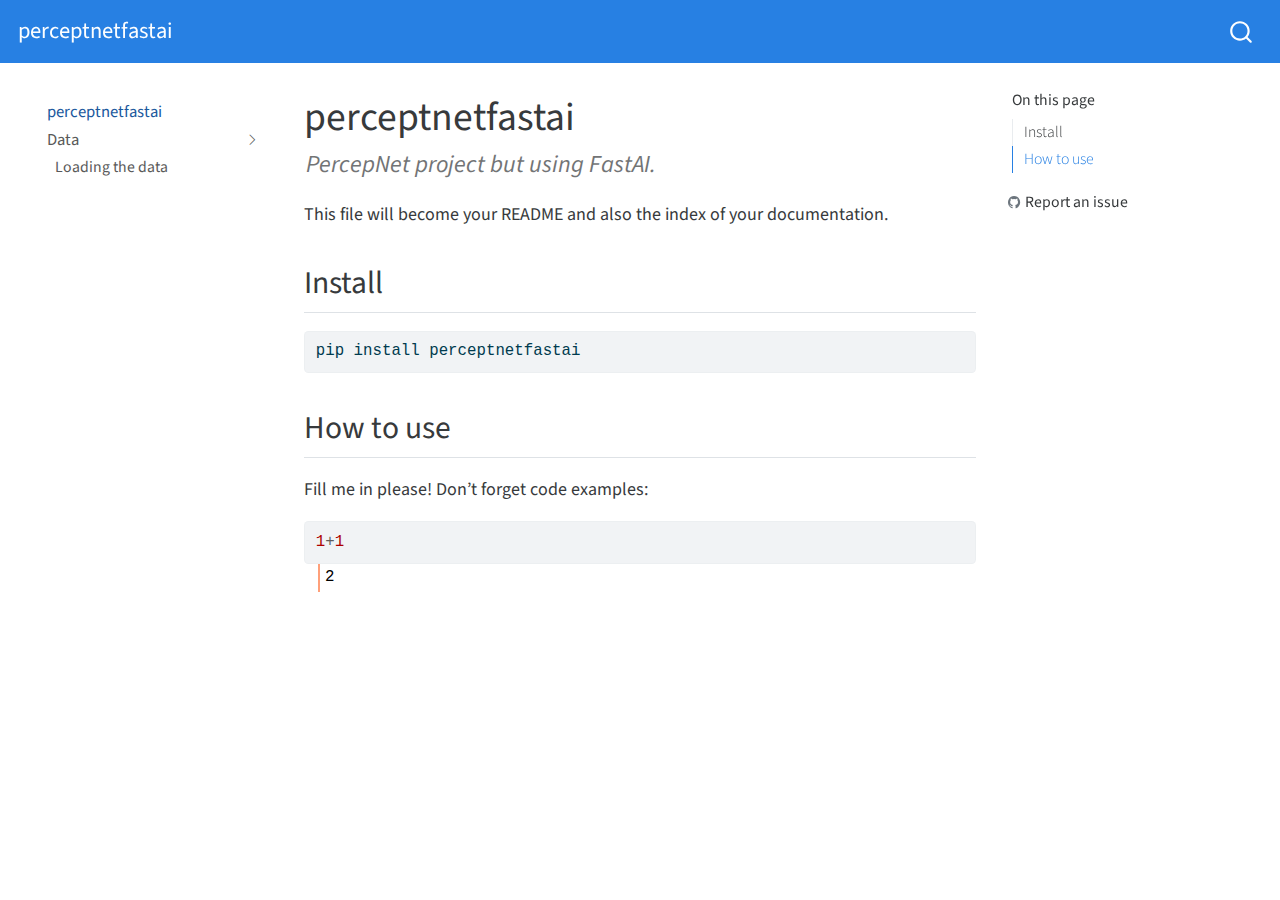
==== _docs/index.html @ f83107b8 ":sparkles: Loaded the data" ====
<!DOCTYPE html>
<html xmlns="http://www.w3.org/1999/xhtml" lang="en" xml:lang="en"><head>

<meta charset="utf-8">
<meta name="generator" content="quarto-1.1.189">

<meta name="viewport" content="width=device-width, initial-scale=1.0, user-scalable=yes">

<meta name="description" content="PercepNet project but using FastAI.">

<title>perceptnetfastai</title>
<style>
code{white-space: pre-wrap;}
span.smallcaps{font-variant: small-caps;}
div.columns{display: flex; gap: min(4vw, 1.5em);}
div.column{flex: auto; overflow-x: auto;}
div.hanging-indent{margin-left: 1.5em; text-indent: -1.5em;}
ul.task-list{list-style: none;}
ul.task-list li input[type="checkbox"] {
  width: 0.8em;
  margin: 0 0.8em 0.2em -1.6em;
  vertical-align: middle;
}
pre > code.sourceCode { white-space: pre; position: relative; }
pre > code.sourceCode > span { display: inline-block; line-height: 1.25; }
pre > code.sourceCode > span:empty { height: 1.2em; }
.sourceCode { overflow: visible; }
code.sourceCode > span { color: inherit; text-decoration: inherit; }
div.sourceCode { margin: 1em 0; }
pre.sourceCode { margin: 0; }
@media screen {
div.sourceCode { overflow: auto; }
}
@media print {
pre > code.sourceCode { white-space: pre-wrap; }
pre > code.sourceCode > span { text-indent: -5em; padding-left: 5em; }
}
pre.numberSource code
  { counter-reset: source-line 0; }
pre.numberSource code > span
  { position: relative; left: -4em; counter-increment: source-line; }
pre.numberSource code > span > a:first-child::before
  { content: counter(source-line);
    position: relative; left: -1em; text-align: right; vertical-align: baseline;
    border: none; display: inline-block;
    -webkit-touch-callout: none; -webkit-user-select: none;
    -khtml-user-select: none; -moz-user-select: none;
    -ms-user-select: none; user-select: none;
    padding: 0 4px; width: 4em;
    color: #aaaaaa;
  }
pre.numberSource { margin-left: 3em; border-left: 1px solid #aaaaaa;  padding-left: 4px; }
div.sourceCode
  {   }
@media screen {
pre > code.sourceCode > span > a:first-child::before { text-decoration: underline; }
}
code span.al { color: #ff0000; font-weight: bold; } /* Alert */
code span.an { color: #60a0b0; font-weight: bold; font-style: italic; } /* Annotation */
code span.at { color: #7d9029; } /* Attribute */
code span.bn { color: #40a070; } /* BaseN */
code span.bu { color: #008000; } /* BuiltIn */
code span.cf { color: #007020; font-weight: bold; } /* ControlFlow */
code span.ch { color: #4070a0; } /* Char */
code span.cn { color: #880000; } /* Constant */
code span.co { color: #60a0b0; font-style: italic; } /* Comment */
code span.cv { color: #60a0b0; font-weight: bold; font-style: italic; } /* CommentVar */
code span.do { color: #ba2121; font-style: italic; } /* Documentation */
code span.dt { color: #902000; } /* DataType */
code span.dv { color: #40a070; } /* DecVal */
code span.er { color: #ff0000; font-weight: bold; } /* Error */
code span.ex { } /* Extension */
code span.fl { color: #40a070; } /* Float */
code span.fu { color: #06287e; } /* Function */
code span.im { color: #008000; font-weight: bold; } /* Import */
code span.in { color: #60a0b0; font-weight: bold; font-style: italic; } /* Information */
code span.kw { color: #007020; font-weight: bold; } /* Keyword */
code span.op { color: #666666; } /* Operator */
code span.ot { color: #007020; } /* Other */
code span.pp { color: #bc7a00; } /* Preprocessor */
code span.sc { color: #4070a0; } /* SpecialChar */
code span.ss { color: #bb6688; } /* SpecialString */
code span.st { color: #4070a0; } /* String */
code span.va { color: #19177c; } /* Variable */
code span.vs { color: #4070a0; } /* VerbatimString */
code span.wa { color: #60a0b0; font-weight: bold; font-style: italic; } /* Warning */
</style>


<script src="site_libs/quarto-nav/quarto-nav.js"></script>
<script src="site_libs/quarto-nav/headroom.min.js"></script>
<script src="site_libs/clipboard/clipboard.min.js"></script>
<script src="site_libs/quarto-search/autocomplete.umd.js"></script>
<script src="site_libs/quarto-search/fuse.min.js"></script>
<script src="site_libs/quarto-search/quarto-search.js"></script>
<meta name="quarto:offset" content="./">
<script src="site_libs/quarto-html/quarto.js"></script>
<script src="site_libs/quarto-html/popper.min.js"></script>
<script src="site_libs/quarto-html/tippy.umd.min.js"></script>
<script src="site_libs/quarto-html/anchor.min.js"></script>
<link href="site_libs/quarto-html/tippy.css" rel="stylesheet">
<link href="site_libs/quarto-html/quarto-syntax-highlighting.css" rel="stylesheet" id="quarto-text-highlighting-styles">
<script src="site_libs/bootstrap/bootstrap.min.js"></script>
<link href="site_libs/bootstrap/bootstrap-icons.css" rel="stylesheet">
<link href="site_libs/bootstrap/bootstrap.min.css" rel="stylesheet" id="quarto-bootstrap" data-mode="light">
<script id="quarto-search-options" type="application/json">{
  "location": "navbar",
  "copy-button": false,
  "collapse-after": 3,
  "panel-placement": "end",
  "type": "overlay",
  "limit": 20,
  "language": {
    "search-no-results-text": "No results",
    "search-matching-documents-text": "matching documents",
    "search-copy-link-title": "Copy link to search",
    "search-hide-matches-text": "Hide additional matches",
    "search-more-match-text": "more match in this document",
    "search-more-matches-text": "more matches in this document",
    "search-clear-button-title": "Clear",
    "search-detached-cancel-button-title": "Cancel",
    "search-submit-button-title": "Submit"
  }
}</script>


<link rel="stylesheet" href="styles.css">
<meta property="og:title" content="perceptnetfastai">
<meta property="og:description" content="PercepNet project but using FastAI.">
<meta property="og:site-name" content="perceptnetfastai">
<meta name="twitter:title" content="perceptnetfastai">
<meta name="twitter:description" content="PercepNet project but using FastAI.">
<meta name="twitter:card" content="summary">
</head>

<body class="nav-sidebar floating nav-fixed">

<div id="quarto-search-results"></div>
  <header id="quarto-header" class="headroom fixed-top">
    <nav class="navbar navbar-expand-lg navbar-dark ">
      <div class="navbar-container container-fluid">
      <div class="navbar-brand-container">
    <a class="navbar-brand" href="./index.html">
    <span class="navbar-title">perceptnetfastai</span>
    </a>
  </div>
          <div id="quarto-search" class="" title="Search"></div>
      </div> <!-- /container-fluid -->
    </nav>
  <nav class="quarto-secondary-nav" data-bs-toggle="collapse" data-bs-target="#quarto-sidebar" aria-controls="quarto-sidebar" aria-expanded="false" aria-label="Toggle sidebar navigation" onclick="if (window.quartoToggleHeadroom) { window.quartoToggleHeadroom(); }">
    <div class="container-fluid d-flex justify-content-between">
      <h1 class="quarto-secondary-nav-title">perceptnetfastai</h1>
      <button type="button" class="quarto-btn-toggle btn" aria-label="Show secondary navigation">
        <i class="bi bi-chevron-right"></i>
      </button>
    </div>
  </nav>
</header>
<!-- content -->
<div id="quarto-content" class="quarto-container page-columns page-rows-contents page-layout-article page-navbar">
<!-- sidebar -->
  <nav id="quarto-sidebar" class="sidebar collapse sidebar-navigation floating overflow-auto">
    <div class="sidebar-menu-container"> 
    <ul class="list-unstyled mt-1">
        <li class="sidebar-item">
  <div class="sidebar-item-container"> 
  <a href="./index.html" class="sidebar-item-text sidebar-link active">perceptnetfastai</a>
  </div>
</li>
        <li class="sidebar-item sidebar-item-section">
      <div class="sidebar-item-container"> 
            <a class="sidebar-item-text sidebar-link text-start" data-bs-toggle="collapse" data-bs-target="#quarto-sidebar-section-1" aria-expanded="true">Data</a>
          <a class="sidebar-item-toggle text-start" data-bs-toggle="collapse" data-bs-target="#quarto-sidebar-section-1" aria-expanded="true">
            <i class="bi bi-chevron-right ms-2"></i>
          </a> 
      </div>
      <ul id="quarto-sidebar-section-1" class="collapse list-unstyled sidebar-section depth1 show">  
          <li class="sidebar-item">
  <div class="sidebar-item-container"> 
  <a href="./00_Data/data_loading.html" class="sidebar-item-text sidebar-link">Loading the data</a>
  </div>
</li>
      </ul>
  </li>
    </ul>
    </div>
</nav>
<!-- margin-sidebar -->
    <div id="quarto-margin-sidebar" class="sidebar margin-sidebar">
        <nav id="TOC" role="doc-toc" class="toc-active">
    <h2 id="toc-title">On this page</h2>
   
  <ul>
  <li><a href="#install" id="toc-install" class="nav-link active" data-scroll-target="#install">Install</a></li>
  <li><a href="#how-to-use" id="toc-how-to-use" class="nav-link" data-scroll-target="#how-to-use">How to use</a></li>
  </ul>
<div class="toc-actions"><div><i class="bi bi-github"></i></div><div class="action-links"><p><a href="https://github.com/Jorgvt/perceptnetfastai/issues/new" class="toc-action">Report an issue</a></p></div></div></nav>
    </div>
<!-- main -->
<main class="content" id="quarto-document-content">

<header id="title-block-header" class="quarto-title-block default">
<div class="quarto-title">
<h1 class="title d-none d-lg-block">perceptnetfastai</h1>
</div>

<div>
  <div class="description">
    PercepNet project but using FastAI.
  </div>
</div>


<div class="quarto-title-meta">

    
    
  </div>
  

</header>

<!-- WARNING: THIS FILE WAS AUTOGENERATED! DO NOT EDIT! -->
<p>This file will become your README and also the index of your documentation.</p>
<section id="install" class="level2">
<h2 class="anchored" data-anchor-id="install">Install</h2>
<div class="sourceCode" id="cb1"><pre class="sourceCode sh code-with-copy"><code class="sourceCode bash"><span id="cb1-1"><a href="#cb1-1" aria-hidden="true" tabindex="-1"></a><span class="ex">pip</span> install perceptnetfastai</span></code><button title="Copy to Clipboard" class="code-copy-button"><i class="bi"></i></button></pre></div>
</section>
<section id="how-to-use" class="level2">
<h2 class="anchored" data-anchor-id="how-to-use">How to use</h2>
<p>Fill me in please! Don’t forget code examples:</p>
<div class="cell">
<div class="sourceCode cell-code" id="cb2"><pre class="sourceCode python code-with-copy"><code class="sourceCode python"><span id="cb2-1"><a href="#cb2-1" aria-hidden="true" tabindex="-1"></a><span class="dv">1</span><span class="op">+</span><span class="dv">1</span></span></code><button title="Copy to Clipboard" class="code-copy-button"><i class="bi"></i></button></pre></div>
<div class="cell-output cell-output-display">
<pre><code>2</code></pre>
</div>
</div>


</section>

</main> <!-- /main -->
<script id="quarto-html-after-body" type="application/javascript">
window.document.addEventListener("DOMContentLoaded", function (event) {
  const toggleBodyColorMode = (bsSheetEl) => {
    const mode = bsSheetEl.getAttribute("data-mode");
    const bodyEl = window.document.querySelector("body");
    if (mode === "dark") {
      bodyEl.classList.add("quarto-dark");
      bodyEl.classList.remove("quarto-light");
    } else {
      bodyEl.classList.add("quarto-light");
      bodyEl.classList.remove("quarto-dark");
    }
  }
  const toggleBodyColorPrimary = () => {
    const bsSheetEl = window.document.querySelector("link#quarto-bootstrap");
    if (bsSheetEl) {
      toggleBodyColorMode(bsSheetEl);
    }
  }
  toggleBodyColorPrimary();  
  const icon = "";
  const anchorJS = new window.AnchorJS();
  anchorJS.options = {
    placement: 'right',
    icon: icon
  };
  anchorJS.add('.anchored');
  const clipboard = new window.ClipboardJS('.code-copy-button', {
    target: function(trigger) {
      return trigger.previousElementSibling;
    }
  });
  clipboard.on('success', function(e) {
    // button target
    const button = e.trigger;
    // don't keep focus
    button.blur();
    // flash "checked"
    button.classList.add('code-copy-button-checked');
    var currentTitle = button.getAttribute("title");
    button.setAttribute("title", "Copied!");
    setTimeout(function() {
      button.setAttribute("title", currentTitle);
      button.classList.remove('code-copy-button-checked');
    }, 1000);
    // clear code selection
    e.clearSelection();
  });
  function tippyHover(el, contentFn) {
    const config = {
      allowHTML: true,
      content: contentFn,
      maxWidth: 500,
      delay: 100,
      arrow: false,
      appendTo: function(el) {
          return el.parentElement;
      },
      interactive: true,
      interactiveBorder: 10,
      theme: 'quarto',
      placement: 'bottom-start'
    };
    window.tippy(el, config); 
  }
  const noterefs = window.document.querySelectorAll('a[role="doc-noteref"]');
  for (var i=0; i<noterefs.length; i++) {
    const ref = noterefs[i];
    tippyHover(ref, function() {
      // use id or data attribute instead here
      let href = ref.getAttribute('data-footnote-href') || ref.getAttribute('href');
      try { href = new URL(href).hash; } catch {}
      const id = href.replace(/^#\/?/, "");
      const note = window.document.getElementById(id);
      return note.innerHTML;
    });
  }
  var bibliorefs = window.document.querySelectorAll('a[role="doc-biblioref"]');
  for (var i=0; i<bibliorefs.length; i++) {
    const ref = bibliorefs[i];
    const cites = ref.parentNode.getAttribute('data-cites').split(' ');
    tippyHover(ref, function() {
      var popup = window.document.createElement('div');
      cites.forEach(function(cite) {
        var citeDiv = window.document.createElement('div');
        citeDiv.classList.add('hanging-indent');
        citeDiv.classList.add('csl-entry');
        var biblioDiv = window.document.getElementById('ref-' + cite);
        if (biblioDiv) {
          citeDiv.innerHTML = biblioDiv.innerHTML;
        }
        popup.appendChild(citeDiv);
      });
      return popup.innerHTML;
    });
  }
});
</script>
</div> <!-- /content -->



</body></html>
---- _docs/site_libs/quarto-html/tippy.css ----
.tippy-box[data-animation=fade][data-state=hidden]{opacity:0}[data-tippy-root]{max-width:calc(100vw - 10px)}.tippy-box{position:relative;background-color:#333;color:#fff;border-radius:4px;font-size:14px;line-height:1.4;white-space:normal;outline:0;transition-property:transform,visibility,opacity}.tippy-box[data-placement^=top]>.tippy-arrow{bottom:0}.tippy-box[data-placement^=top]>.tippy-arrow:before{bottom:-7px;left:0;border-width:8px 8px 0;border-top-color:initial;transform-origin:center top}.tippy-box[data-placement^=bottom]>.tippy-arrow{top:0}.tippy-box[data-placement^=bottom]>.tippy-arrow:before{top:-7px;left:0;border-width:0 8px 8px;border-bottom-color:initial;transform-origin:center bottom}.tippy-box[data-placement^=left]>.tippy-arrow{right:0}.tippy-box[data-placement^=left]>.tippy-arrow:before{border-width:8px 0 8px 8px;border-left-color:initial;right:-7px;transform-origin:center left}.tippy-box[data-placement^=right]>.tippy-arrow{left:0}.tippy-box[data-placement^=right]>.tippy-arrow:before{left:-7px;border-width:8px 8px 8px 0;border-right-color:initial;transform-origin:center right}.tippy-box[data-inertia][data-state=visible]{transition-timing-function:cubic-bezier(.54,1.5,.38,1.11)}.tippy-arrow{width:16px;height:16px;color:#333}.tippy-arrow:before{content:"";position:absolute;border-color:transparent;border-style:solid}.tippy-content{position:relative;padding:5px 9px;z-index:1}
---- _docs/site_libs/quarto-html/quarto-syntax-highlighting.css ----
/* quarto syntax highlight colors */
:root {
  --quarto-hl-ot-color: #003B4F;
  --quarto-hl-at-color: #657422;
  --quarto-hl-ss-color: #20794D;
  --quarto-hl-an-color: #5E5E5E;
  --quarto-hl-fu-color: #4758AB;
  --quarto-hl-st-color: #20794D;
  --quarto-hl-cf-color: #003B4F;
  --quarto-hl-op-color: #5E5E5E;
  --quarto-hl-er-color: #AD0000;
  --quarto-hl-bn-color: #AD0000;
  --quarto-hl-al-color: #AD0000;
  --quarto-hl-va-color: #111111;
  --quarto-hl-bu-color: inherit;
  --quarto-hl-ex-color: inherit;
  --quarto-hl-pp-color: #AD0000;
  --quarto-hl-in-color: #5E5E5E;
  --quarto-hl-vs-color: #20794D;
  --quarto-hl-wa-color: #5E5E5E;
  --quarto-hl-do-color: #5E5E5E;
  --quarto-hl-im-color: #00769E;
  --quarto-hl-ch-color: #20794D;
  --quarto-hl-dt-color: #AD0000;
  --quarto-hl-fl-color: #AD0000;
  --quarto-hl-co-color: #5E5E5E;
  --quarto-hl-cv-color: #5E5E5E;
  --quarto-hl-cn-color: #8f5902;
  --quarto-hl-sc-color: #5E5E5E;
  --quarto-hl-dv-color: #AD0000;
  --quarto-hl-kw-color: #003B4F;
}

/* other quarto variables */
:root {
  --quarto-font-monospace: SFMono-Regular, Menlo, Monaco, Consolas, "Liberation Mono", "Courier New", monospace;
}

pre > code.sourceCode > span {
  color: #003B4F;
}

code span {
  color: #003B4F;
}

code.sourceCode > span {
  color: #003B4F;
}

div.sourceCode,
div.sourceCode pre.sourceCode {
  color: #003B4F;
}

code span.ot {
  color: #003B4F;
}

code span.at {
  color: #657422;
}

code span.ss {
  color: #20794D;
}

code span.an {
  color: #5E5E5E;
}

code span.fu {
  color: #4758AB;
}

code span.st {
  color: #20794D;
}

code span.cf {
  color: #003B4F;
}

code span.op {
  color: #5E5E5E;
}

code span.er {
  color: #AD0000;
}

code span.bn {
  color: #AD0000;
}

code span.al {
  color: #AD0000;
}

code span.va {
  color: #111111;
}

code span.pp {
  color: #AD0000;
}

code span.in {
  color: #5E5E5E;
}

code span.vs {
  color: #20794D;
}

code span.wa {
  color: #5E5E5E;
  font-style: italic;
}

code span.do {
  color: #5E5E5E;
  font-style: italic;
}

code span.im {
  color: #00769E;
}

code span.ch {
  color: #20794D;
}

code span.dt {
  color: #AD0000;
}

code span.fl {
  color: #AD0000;
}

code span.co {
  color: #5E5E5E;
}

code span.cv {
  color: #5E5E5E;
  font-style: italic;
}

code span.cn {
  color: #8f5902;
}

code span.sc {
  color: #5E5E5E;
}

code span.dv {
  color: #AD0000;
}

code span.kw {
  color: #003B4F;
}

.prevent-inlining {
  content: "</";
}

/*# sourceMappingURL=debc5d5d77c3f9108843748ff7464032.css.map */
---- _docs/styles.css ----
.cell {
  margin-bottom: 1rem;
}

.cell > .sourceCode {
  margin-bottom: 0;
}

.cell-output > pre {
  margin-bottom: 0;
}

.cell-output > pre, .cell-output > .sourceCode > pre, .cell-output-stdout > pre {
  margin-left: 0.8rem;
  margin-top: 0;
  background: none;
  border-left: 2px solid lightsalmon;
  border-top-left-radius: 0;
  border-top-right-radius: 0;
}

.cell-output > .sourceCode {
  border: none;
}

.cell-output > .sourceCode {
  background: none;
  margin-top: 0;
}

div.description {
  padding-left: 2px;
  padding-top: 5px;
  font-style: italic;
  font-size: 135%;
  opacity: 70%;
}
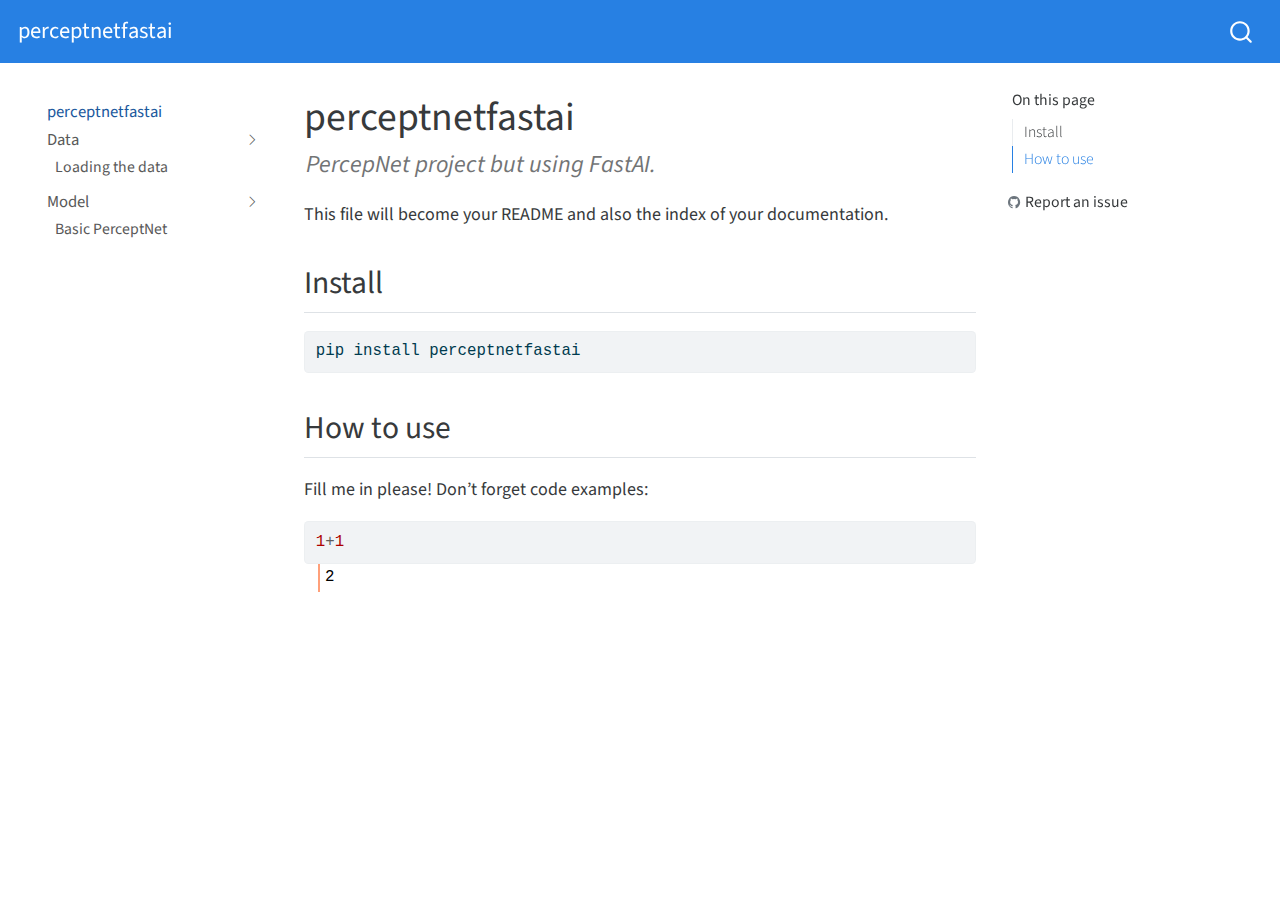
==== commit 479c6790: ":sparkles: Added GDN and basic PerceptNet model." ====
--- a/_docs/index.html
+++ b/_docs/index.html
@@ -178,6 +178,21 @@
           <li class="sidebar-item">
   <div class="sidebar-item-container"> 
   <a href="./00_Data/data_loading.html" class="sidebar-item-text sidebar-link">Loading the data</a>
+  </div>
+</li>
+      </ul>
+  </li>
+        <li class="sidebar-item sidebar-item-section">
+      <div class="sidebar-item-container"> 
+            <a class="sidebar-item-text sidebar-link text-start" data-bs-toggle="collapse" data-bs-target="#quarto-sidebar-section-2" aria-expanded="true">Model</a>
+          <a class="sidebar-item-toggle text-start" data-bs-toggle="collapse" data-bs-target="#quarto-sidebar-section-2" aria-expanded="true">
+            <i class="bi bi-chevron-right ms-2"></i>
+          </a> 
+      </div>
+      <ul id="quarto-sidebar-section-2" class="collapse list-unstyled sidebar-section depth1 show">  
+          <li class="sidebar-item">
+  <div class="sidebar-item-container"> 
+  <a href="./01_Model/perceptnet.html" class="sidebar-item-text sidebar-link">Basic PerceptNet</a>
   </div>
 </li>
       </ul>
